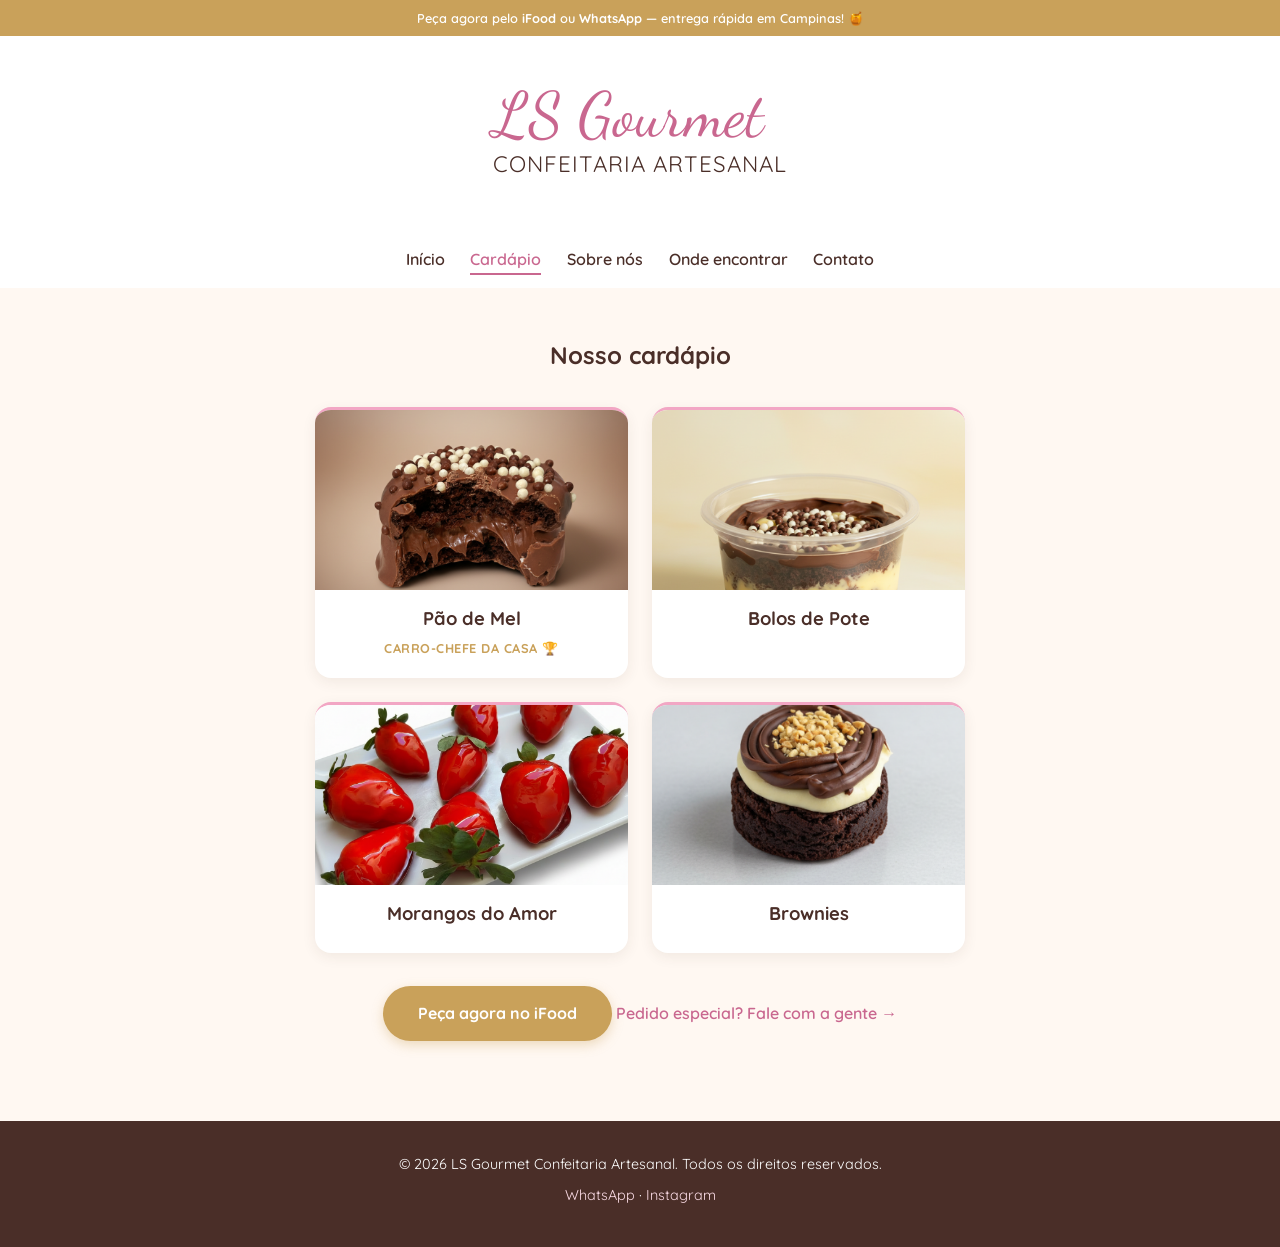
==== cardapio.html @ 7b4629cc "Primeiro commit: site LS Gourmet completo (HTML, CSS, JS)" ====
<!DOCTYPE html>
<html lang="pt-br">

<head>
  <meta charset="UTF-8">
  <meta name="viewport" content="width=device-width, initial-scale=1.0">
  <title>Cardápio | LS Gourmet Confeitaria Artesanal</title>
  <meta name="description" content="Confira o cardápio completo da LS Gourmet: pão de mel, bolo de pote, morango do amor e brownies artesanais. Delivery rápido pelo iFood em Campinas, SP.">

  <meta property="og:type" content="website">
  <meta property="og:site_name" content="LS Gourmet Confeitaria Artesanal">
  <meta property="og:locale" content="pt_BR">
  <meta property="og:title" content="Cardápio | LS Gourmet Confeitaria Artesanal">
  <meta property="og:description" content="Confira o cardápio completo da LS Gourmet: pão de mel, bolo de pote, morango do amor e brownies artesanais. Delivery rápido pelo iFood em Campinas, SP.">
  <meta property="og:image" content="https://lsgourmetconfeitaria.com/images/pao-de-mel.jpg">
  <meta property="og:url" content="https://lsgourmetconfeitaria.com/cardapio">

<link rel="icon" href="/icons/favicon.ico" sizes="any">
<link rel="icon" type="image/png" href="/icons/favicon-32x32.png" sizes="32x32">
<link rel="apple-touch-icon" href="/icons/apple-touch-icon.png">

  <link rel="preconnect" href="https://fonts.googleapis.com">
  <link rel="preconnect" href="https://fonts.gstatic.com" crossorigin>
  <link href="https://fonts.googleapis.com/css2?family=Dancing+Script:wght@700&family=Quicksand:wght@400;600;700&display=swap" rel="stylesheet">

  <link rel="stylesheet" href="css/style.css">
</head>

<body>

<div class="faixa-anuncio">
  <p>Peça agora pelo <strong>iFood</strong> ou <strong>WhatsApp</strong> — entrega rápida em Campinas! 🍯</p>
</div>

  <header>
    <div class="logo">
      <p>LS Gourmet</p>
      <span>Confeitaria Artesanal</span>
    </div>
    <button class="menu-toggle" id="menu-toggle" aria-label="Abrir menu" aria-expanded="false" aria-controls="nav-principal">
      <span></span><span></span><span></span>
    </button>
  </header>

  <nav id="nav-principal">
    <ul>
      <li><a href="/">Início</a></li>
      <li><a href="cardapio" aria-current="page">Cardápio</a></li>
      <li><a href="sobre">Sobre nós</a></li>
      <li><a href="onde-encontrar">Onde encontrar</a></li>
      <li><a href="contato">Contato</a></li>
    </ul>
  </nav>

  <main>
    <section class="pagina-cardapio">
      <h1>Nosso cardápio</h1>

      <div class="grid-produtos">
        <article class="card-produto">
          <img src="images/pao-de-mel.jpg" alt="Pães de mel artesanais LS Gourmet" loading="lazy">
          <h2>Pão de Mel</h2>
          <p class="destaque">Carro-chefe da casa 🏆</p>
          <p class="descricao">Macio, recheado e irresistível. Sabores: brigadeiro, leite ninho, doce de leite, paçoca, maracujá e prestígio.</p>
        </article>

        <article class="card-produto">
          <img src="images/bolo-de-pote.jpg" alt="Bolos de pote LS Gourmet" loading="lazy">
          <h2>Bolos de Pote</h2>
          <p class="descricao">Cremosos, saborosos e perfeitos pra qualquer ocasião. Mesmos sabores do pão de mel.</p>
        </article>

        <article class="card-produto">
          <img src="images/morango-do-amor.jpg" alt="Morangos do amor LS Gourmet" loading="lazy">
          <h2>Morangos do Amor</h2>
          <p class="descricao">Morangos selecionados, banhados em calda de caramelo.</p>
        </article>

        <article class="card-produto">
          <img src="images/brownie.jpg" alt="Brownies LS Gourmet" loading="lazy">
          <h2>Brownies</h2>
          <p class="descricao">Densos e saborosos, feitos com cacau de verdade.</p>
        </article>
      </div>

      <a href="https://www.ifood.com.br/delivery/campinas-sp/ls-gourmet-jardim-santana/70661ac8-6c20-4188-8d08-fb38dcbf7fbe" class="botao-ifood" target="_blank">
        Peça agora no iFood
      </a>
      <a href="contato" class="link-saiba-mais">Pedido especial? Fale com a gente &rarr;</a>
    </section>
  </main>

  <footer>
    <p>&copy; 2026 LS Gourmet Confeitaria Artesanal. Todos os direitos reservados.</p>
    <p>
      <a href="https://wa.me/5519998472620" target="_blank">WhatsApp</a> ·
      <a href="https://www.instagram.com/ls.gourmet.31/" target="_blank">Instagram</a>
    </p>
  </footer>

  <button id="btn-topo" class="btn-topo" aria-label="Voltar ao topo">&uarr;</button>

  <script src="js/script.js"></script>
</body>
</html>
---- css/style.css ----
/* --------------------------------------------------------------
   1. RESET BÁSICO
   Todo navegador já vem com estilos padrão (margem em <body>,
   bullet em <li>, etc). A gente "zera" isso pra ter controle total.
   -------------------------------------------------------------- */
* {
  margin: 0;
  padding: 0;
  box-sizing: border-box;
}


/* --------------------------------------------------------------
   2. VARIÁVEIS DE COR (a paleta que você aprovou)
   --nome-qualquer é como se cria uma "variável" em CSS.
   Depois usamos var(--nome) em qualquer lugar do arquivo.
   Vantagem: se um dia quiser mudar o rosa do site inteiro,
   troca em UM lugar só, aqui embaixo.
   -------------------------------------------------------------- */
:root {
  --cor-fundo: #fff8f2;        
  --cor-branco: #ffffff;
  --cor-rosa-clara: #fbdce6;   
  --cor-rosa: #f2a6c4;         
  --cor-rosa-escura: #c9678f;  
  --cor-dourado: #c9a15a;      
  --cor-marrom: #4a2e28;       
  --fonte-logo: "Dancing Script", cursive;
  --fonte-titulos: "Quicksand", sans-serif;
  --fonte-corpo: "Quicksand", sans-serif;
}


/* --------------------------------------------------------------
   3. ESTILOS GERAIS DE PÁGINA
   -------------------------------------------------------------- */
body {
  font-family: var(--fonte-corpo);
  background-color: var(--cor-fundo);
  color: var(--cor-marrom);
  line-height: 1.6; 
}

h1, h2, h3 {
  font-family: var(--fonte-titulos);
  color: var(--cor-marrom);
}

img {
  max-width: 100%;
  display: block;
  background-color: var(--cor-rosa-clara);
}


/* --------------------------------------------------------------
   4. CABEÇALHO E MENU
   -------------------------------------------------------------- */
.faixa-anuncio {
  background-color: var(--cor-dourado);
  color: var(--cor-branco);
  text-align: center;
  font-size: 0.8rem;
  font-weight: 600;
  padding: 0.5rem 1rem;
}

header {
  display: flex;
  justify-content: center;
  align-items: center;
  padding: 3rem 2rem;
  background-color: var(--cor-branco);
}

.logo p {
  font-family: var(--fonte-logo);
  font-size: 3.9rem;
  color: var(--cor-rosa-escura);
  line-height: 1;
}

.logo span {
  display: block;
  font-size: 1.4rem;
  letter-spacing: 1px;
  text-transform: uppercase;
  color: var(--cor-marrom);
}

nav ul {
  display: flex;
  gap: 1.6rem;
  list-style: none; 
}

nav a {
  text-decoration: none;
  color: var(--cor-marrom);
  font-weight: 600;
  padding-bottom: 4px;
}

nav a[aria-current="page"] {
  color: var(--cor-rosa-escura);
  border-bottom: 2px solid var(--cor-rosa-escura);
}

nav a:hover {
  color: var(--cor-rosa-escura);
}

nav {
  position: sticky;
  top: 0;
  z-index: 10;
  display: flex;
  justify-content: center;
  background-color: var(--cor-branco);
  padding: 1rem 2rem;
  transition: box-shadow 0.2s ease, padding 0.3s ease;
}

nav.escondida {
  opacity: 0;
}

nav.ativa {
  opacity: 1;
  box-shadow: 0 3px 12px rgba(0, 0, 0, 0.12);
  padding-top: 0.7rem;
  padding-bottom: 0.7rem;
  animation: nav-deslizar 0.6s ease-out;
}

@keyframes nav-deslizar {
  from {
    transform: translateY(-100%);
    opacity: 0;
  }
  to {
    transform: translateY(0);
    opacity: 1;
  }
}

/* --------------------------------------------------------------
   5. BOTÕES
   -------------------------------------------------------------- */
.botao-ifood {
  display: inline-block;
  background-color: var(--cor-dourado);
  color: var(--cor-branco);
  text-decoration: none;
  font-weight: 700;
  padding: 0.9rem 2.2rem;
  border-radius: 50px;
  box-shadow: 0 4px 12px rgba(201, 161, 90, 0.35);
  transition: transform 0.2s ease, box-shadow 0.2s ease;
}

.botao-ifood:hover {
  transform: translateY(-2px); 
  box-shadow: 0 6px 16px rgba(201, 161, 90, 0.45);
}

.botao-whatsapp {
  display: inline-block;
  background-color: transparent;
  color: var(--cor-rosa-escura);
  text-decoration: none;
  font-weight: 700;
  padding: 0.8rem 2rem;
  border: 2px solid var(--cor-rosa-escura);
  border-radius: 50px;
  transition: background-color 0.2s ease, color 0.2s ease;
}

.botao-whatsapp:hover {
  background-color: var(--cor-rosa-escura);
  color: var(--cor-branco);
}

.link-saiba-mais {
  display: inline-block;
  margin-top: 1rem;
  color: var(--cor-rosa-escura);
  text-decoration: none;
  font-weight: 600;
}

.link-saiba-mais:hover {
  text-decoration: underline;
}

/* --------------------------------------------------------------
   5.1 SELO DE AVALIAÇÃO GOOGLE
   Um "selo" clicável mostrando a nota real do Google — em vez de só
   AFIRMAR que somos os melhores, mostramos uma prova concreta e
   verificável (a pessoa pode clicar e conferir as avaliações de
   verdade). Usa as mesmas cores do resto do site: fundo branco,
   texto marrom, estrelas em dourado.
   -------------------------------------------------------------- */
.selo-google {
  display: inline-flex;
  align-items: center;
  gap: 0.5rem;
  background-color: var(--cor-branco);
  color: var(--cor-marrom);
  text-decoration: none;
  font-weight: 600;
  font-size: 0.9rem;
  padding: 0.6rem 1.2rem;
  border-radius: 50px;
  box-shadow: 0 4px 12px rgba(74, 46, 40, 0.1);
  margin: 0.3rem 0 2rem;
  transition: transform 0.2s ease, box-shadow 0.2s ease;
}

.selo-google:hover {
  transform: translateY(-2px);
  box-shadow: 0 6px 16px rgba(74, 46, 40, 0.18);
}

.selo-google .estrelas {
  color: var(--cor-dourado);
  letter-spacing: 1px;
}

/* --------------------------------------------------------------
   6. HERO (banner de abertura da Home)
   -------------------------------------------------------------- */
.hero {
  text-align: center;
  padding: 4.5rem 1.5rem;
  background-color: var(--cor-rosa-clara);
}

.hero h1 {
  font-size: 2.4rem;
  max-width: 700px;
  margin: 0 auto 1rem;
}

.hero p {
  max-width: 550px;
  margin: 0 auto 2rem;
}


/* --------------------------------------------------------------
   7. SEÇÕES DE CONTEÚDO (chamadas da home + páginas internas)
   -------------------------------------------------------------- */
.chamada,
.pagina-cardapio,
.pagina-sobre,
.pagina-onde-encontrar,
.pagina-contato {
  max-width: 900px;
  margin: 0 auto;
  padding: 3rem 1.5rem;
  }

.chamada h2,
.pagina-cardapio h1,
.pagina-sobre h1,
.pagina-onde-encontrar h1,
.pagina-contato h1 {
  text-align: center;
  margin-bottom: 1rem;
}

.chamada p,
.pagina-contato > p {
  text-align: center;
  max-width: 600px;
  margin: 0 auto 1.5rem;
}

.chamada {
  text-align: center;
}

.pagina-sobre p,
.pagina-onde-encontrar p {
  margin: 0 auto 1rem;
  max-width: 650px;
}

.pagina-onde-encontrar,
.pagina-sobre,
.pagina-cardapio,
.pagina-contato {
  text-align: center;
}

.pagina-contato {
  padding-bottom: 0;
}

.pagina-contato + .chamada {
  padding-top: 1.5rem;
}

/* --------------------------------------------------------------
   8. GRID DE PRODUTOS (cards)
   -------------------------------------------------------------- */
.grid-produtos {
  display: grid;
  grid-template-columns: repeat(auto-fit, minmax(220px, 1fr));
  gap: 1.5rem;
  margin: 2rem 0;
  text-align: left;
}

.pagina-cardapio .grid-produtos {
  grid-template-columns: repeat(2, 1fr);
  max-width: 650px;
  margin: 2rem auto;
}

.card-produto {
  background-color: var(--cor-branco);
  border-radius: 16px;
  border-top: 3px solid var(--cor-rosa);
  overflow: hidden;
  box-shadow: 0 4px 14px rgba(74, 46, 40, 0.08);
  text-align: center;
  padding-bottom: 1.2rem;
  transition: transform 0.2s ease;
  cursor: pointer;
}

.card-produto:hover {
  transform: translateY(-4px);
}

.card-produto img {
  width: 100%;
  height: 180px;
  object-fit: cover;
}

.card-produto h2,
.card-produto h3 {
  font-size: 1.15rem;
  margin: 0.9rem 0.8rem 0.3rem;
}

.card-produto p {
  padding: 0 1rem;
  font-size: 0.92rem;
}

.card-produto .destaque {
  color: var(--cor-dourado);
  font-weight: 700;
  font-size: 0.8rem;
  text-transform: uppercase;
  letter-spacing: 0.5px;
}

.card-produto .descricao {
  max-height: 0;
  overflow: hidden;
  opacity: 0;
  padding: 0 1rem;
  transition: max-height 0.3s ease, opacity 0.3s ease, padding 0.3s ease;
}

.card-produto.expandido .descricao {
  max-height: 200px;
  opacity: 1;
  padding: 0 1rem 1.2rem;
}

/* --------------------------------------------------------------
   9. RODAPÉ
   -------------------------------------------------------------- */
footer {
  background-color: var(--cor-marrom);
  color: var(--cor-branco);
  text-align: center;
  padding: 2rem 1rem;
  margin-top: 2rem;
}

footer p {
  margin-bottom: 0.5rem;
  font-size: 0.9rem;
}

footer a {
  color: var(--cor-rosa-clara);
  text-decoration: none;
}

footer a:hover {
  text-decoration: underline;
}


/* --------------------------------------------------------------
   10. MENU HAMBÚRGUER (o botão de 3 tracinhos)
   Por padrão ele fica ESCONDIDO — só aparece no celular (ver item 13).
   O JavaScript (js/script.js) vai adicionar/remover a classe "aberto"
   nesse botão e no <nav> quando o visitante clicar.
   -------------------------------------------------------------- */
.menu-toggle {
  display: none;
  flex-direction: column;
  justify-content: center;
  align-items: center;
  gap: 5px;
  width: 40px;
  height: 40px;
  background: none;
  border: none;
  cursor: pointer;
  padding: 0;
}

.menu-toggle span {
  display: block;
  width: 26px;
  height: 3px;
  background-color: var(--cor-marrom);
  border-radius: 2px;
  transition: transform 0.25s ease, opacity 0.25s ease;
}

.menu-toggle.aberto span:nth-child(1) {
  transform: translateY(8px) rotate(45deg);
}

.menu-toggle.aberto span:nth-child(2) {
  opacity: 0;
}

.menu-toggle.aberto span:nth-child(3) {
  transform: translateY(-8px) rotate(-45deg);
}


/* --------------------------------------------------------------
   11. BOTÃO "VOLTAR AO TOPO"
   Fica invisível (opacity: 0) até o JS adicionar a classe "visivel",
   que acontece depois que o visitante rola um pouco a página.
   -------------------------------------------------------------- */
.btn-topo {
  position: fixed;
  right: 1.5rem;
  bottom: 1.5rem;
  width: 46px;
  height: 46px;
  border-radius: 50%;
  border: none;
  background-color: var(--cor-dourado);
  color: var(--cor-branco);
  font-size: 1.3rem;
  line-height: 1;
  cursor: pointer;
  box-shadow: 0 4px 12px rgba(0, 0, 0, 0.2);
  opacity: 0;
  visibility: hidden;
  transform: translateY(10px);
  transition: opacity 0.25s ease, transform 0.25s ease, visibility 0.25s;
  z-index: 20;
}

.btn-topo.visivel {
  opacity: 1;
  visibility: visible;
  transform: translateY(0);
}

/* --------------------------------------------------------------
   13. RESPONSIVIDADE (telas menores, tipo celular)
   Uma "media query" só aplica o CSS de dentro quando a condição bate.
   max-width: 768px = "telas com até 768px de largura".
   -------------------------------------------------------------- */
@media (max-width: 768px) {
  .faixa-anuncio {
    font-size: 0.7rem;
    padding: 0.4rem 0.8rem;
  }

  header {
    position: sticky;
    top: 0;
    z-index: 10;
    background-color: var(--cor-branco);
    box-shadow: 0 2px 8px rgba(0, 0, 0, 0.06);
    padding: 1rem 1.5rem;
    justify-content: space-between;
  }

  .menu-toggle {
    display: flex;
  }

  nav {
    position: static;
    box-shadow: none;
    padding: 0;
    display: none;
    width: 100%;
    opacity: 1;
  }

  nav.escondida {
    opacity: 1;
  }

  nav.aberto {
    display: block;
  }

  nav.ativa {
    box-shadow: none;
    padding: 0;
  }

  nav ul {
    flex-direction: column;
    align-items: center;
    gap: 1rem;
    padding: 1.2rem 0;
  }

  .hero h1 {
    font-size: 1.8rem;
  }

  .hero {
    padding: 3rem 1.2rem;
  }
}
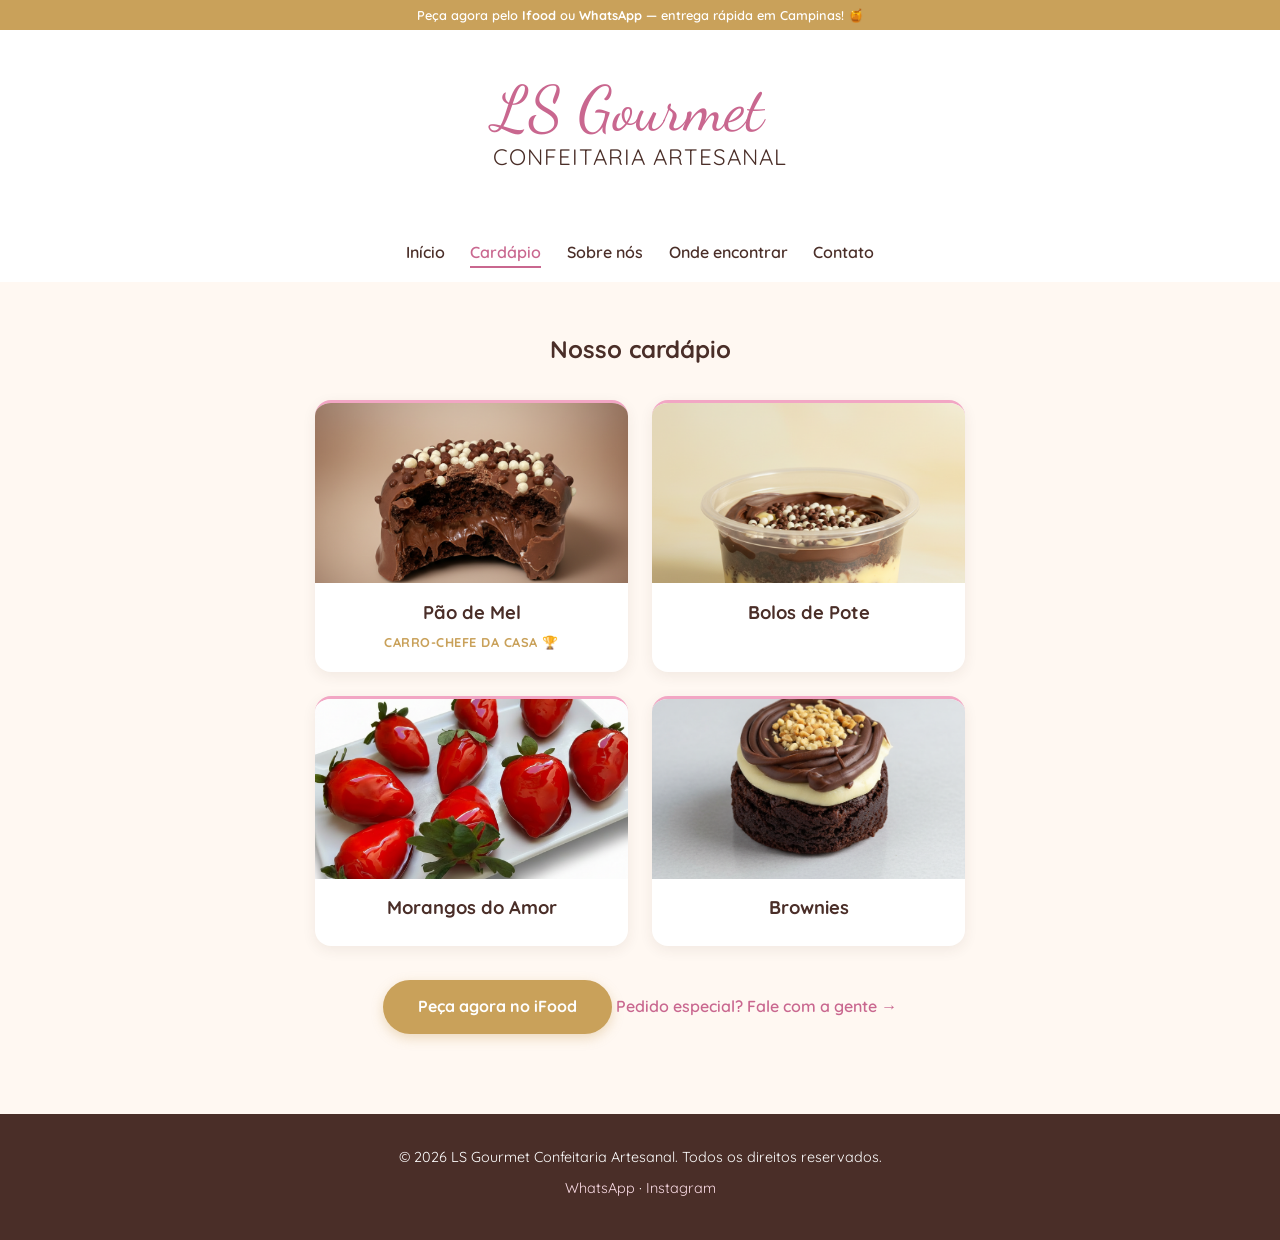
==== commit 49ce1b5b: "Atualização - faixa anuncios - em todas as páginas" ====
--- a/cardapio.html
+++ b/cardapio.html
@@ -28,9 +28,11 @@
 
 <body>
 
-<div class="faixa-anuncio">
-  <p>Peça agora pelo <strong>iFood</strong> ou <strong>WhatsApp</strong> — entrega rápida em Campinas! 🍯</p>
-</div>
+  <div class="faixa-anuncio">
+    <p>Peça agora pelo <strong><a href="https://www.ifood.com.br/delivery/campinas-sp/ls-gourmet-jardim-santana/70661ac8-6c20-4188-8d08-fb38dcbf7fbe" target="_blank">
+        Ifood</a></strong> ou <strong><a href="https://wa.me/5519998472620" target="_blank"> WhatsApp</a></strong> — entrega rápida em Campinas! 🍯</p>
+  </div>
+
 
   <header>
     <div class="logo">
--- a/css/style.css
+++ b/css/style.css
@@ -1,22 +1,9 @@
-/* --------------------------------------------------------------
-   1. RESET BÁSICO
-   Todo navegador já vem com estilos padrão (margem em <body>,
-   bullet em <li>, etc). A gente "zera" isso pra ter controle total.
-   -------------------------------------------------------------- */
 * {
   margin: 0;
   padding: 0;
   box-sizing: border-box;
 }
 
-
-/* --------------------------------------------------------------
-   2. VARIÁVEIS DE COR (a paleta que você aprovou)
-   --nome-qualquer é como se cria uma "variável" em CSS.
-   Depois usamos var(--nome) em qualquer lugar do arquivo.
-   Vantagem: se um dia quiser mudar o rosa do site inteiro,
-   troca em UM lugar só, aqui embaixo.
-   -------------------------------------------------------------- */
 :root {
   --cor-fundo: #fff8f2;        
   --cor-branco: #ffffff;
@@ -30,10 +17,6 @@
   --fonte-corpo: "Quicksand", sans-serif;
 }
 
-
-/* --------------------------------------------------------------
-   3. ESTILOS GERAIS DE PÁGINA
-   -------------------------------------------------------------- */
 body {
   font-family: var(--fonte-corpo);
   background-color: var(--cor-fundo);
@@ -52,17 +35,18 @@
   background-color: var(--cor-rosa-clara);
 }
 
-
-/* --------------------------------------------------------------
-   4. CABEÇALHO E MENU
-   -------------------------------------------------------------- */
 .faixa-anuncio {
   background-color: var(--cor-dourado);
   color: var(--cor-branco);
   text-align: center;
   font-size: 0.8rem;
   font-weight: 600;
-  padding: 0.5rem 1rem;
+  padding: 0.3rem 1rem;
+}
+
+.faixa-anuncio a {
+  color: var(--cor-branco);
+  text-decoration: none;
 }
 
 header {
@@ -144,9 +128,6 @@
   }
 }
 
-/* --------------------------------------------------------------
-   5. BOTÕES
-   -------------------------------------------------------------- */
 .botao-ifood {
   display: inline-block;
   background-color: var(--cor-dourado);
@@ -193,14 +174,6 @@
   text-decoration: underline;
 }
 
-/* --------------------------------------------------------------
-   5.1 SELO DE AVALIAÇÃO GOOGLE
-   Um "selo" clicável mostrando a nota real do Google — em vez de só
-   AFIRMAR que somos os melhores, mostramos uma prova concreta e
-   verificável (a pessoa pode clicar e conferir as avaliações de
-   verdade). Usa as mesmas cores do resto do site: fundo branco,
-   texto marrom, estrelas em dourado.
-   -------------------------------------------------------------- */
 .selo-google {
   display: inline-flex;
   align-items: center;
@@ -227,30 +200,29 @@
   letter-spacing: 1px;
 }
 
-/* --------------------------------------------------------------
-   6. HERO (banner de abertura da Home)
-   -------------------------------------------------------------- */
 .hero {
   text-align: center;
-  padding: 4.5rem 1.5rem;
-  background-color: var(--cor-rosa-clara);
+  padding: 6rem 1.5rem;
+  background-image: linear-gradient(rgba(74, 46, 40, 0.55), rgba(74, 46, 40, 0.55)), url("../images/hero.fundo.jpg");
+  background-size: cover;
+  background-position: center;
+  background-attachment: fixed;
+  color: var(--cor-branco);
 }
 
 .hero h1 {
   font-size: 2.4rem;
   max-width: 700px;
   margin: 0 auto 1rem;
+  color: var(--cor-branco);
 }
 
 .hero p {
   max-width: 550px;
   margin: 0 auto 2rem;
-}
-
-
-/* --------------------------------------------------------------
-   7. SEÇÕES DE CONTEÚDO (chamadas da home + páginas internas)
-   -------------------------------------------------------------- */
+  color: var(--cor-branco);
+}
+
 .chamada,
 .pagina-cardapio,
 .pagina-sobre,
@@ -302,9 +274,6 @@
   padding-top: 1.5rem;
 }
 
-/* --------------------------------------------------------------
-   8. GRID DE PRODUTOS (cards)
-   -------------------------------------------------------------- */
 .grid-produtos {
   display: grid;
   grid-template-columns: repeat(auto-fit, minmax(220px, 1fr));
@@ -374,9 +343,6 @@
   padding: 0 1rem 1.2rem;
 }
 
-/* --------------------------------------------------------------
-   9. RODAPÉ
-   -------------------------------------------------------------- */
 footer {
   background-color: var(--cor-marrom);
   color: var(--cor-branco);
@@ -399,13 +365,6 @@
   text-decoration: underline;
 }
 
-
-/* --------------------------------------------------------------
-   10. MENU HAMBÚRGUER (o botão de 3 tracinhos)
-   Por padrão ele fica ESCONDIDO — só aparece no celular (ver item 13).
-   O JavaScript (js/script.js) vai adicionar/remover a classe "aberto"
-   nesse botão e no <nav> quando o visitante clicar.
-   -------------------------------------------------------------- */
 .menu-toggle {
   display: none;
   flex-direction: column;
@@ -441,12 +400,6 @@
   transform: translateY(-8px) rotate(-45deg);
 }
 
-
-/* --------------------------------------------------------------
-   11. BOTÃO "VOLTAR AO TOPO"
-   Fica invisível (opacity: 0) até o JS adicionar a classe "visivel",
-   que acontece depois que o visitante rola um pouco a página.
-   -------------------------------------------------------------- */
 .btn-topo {
   position: fixed;
   right: 1.5rem;
@@ -474,11 +427,6 @@
   transform: translateY(0);
 }
 
-/* --------------------------------------------------------------
-   13. RESPONSIVIDADE (telas menores, tipo celular)
-   Uma "media query" só aplica o CSS de dentro quando a condição bate.
-   max-width: 768px = "telas com até 768px de largura".
-   -------------------------------------------------------------- */
 @media (max-width: 768px) {
   .faixa-anuncio {
     font-size: 0.7rem;
@@ -534,5 +482,6 @@
 
   .hero {
     padding: 3rem 1.2rem;
-  }
-}
+    background-attachment: scroll;
+  }
+}
